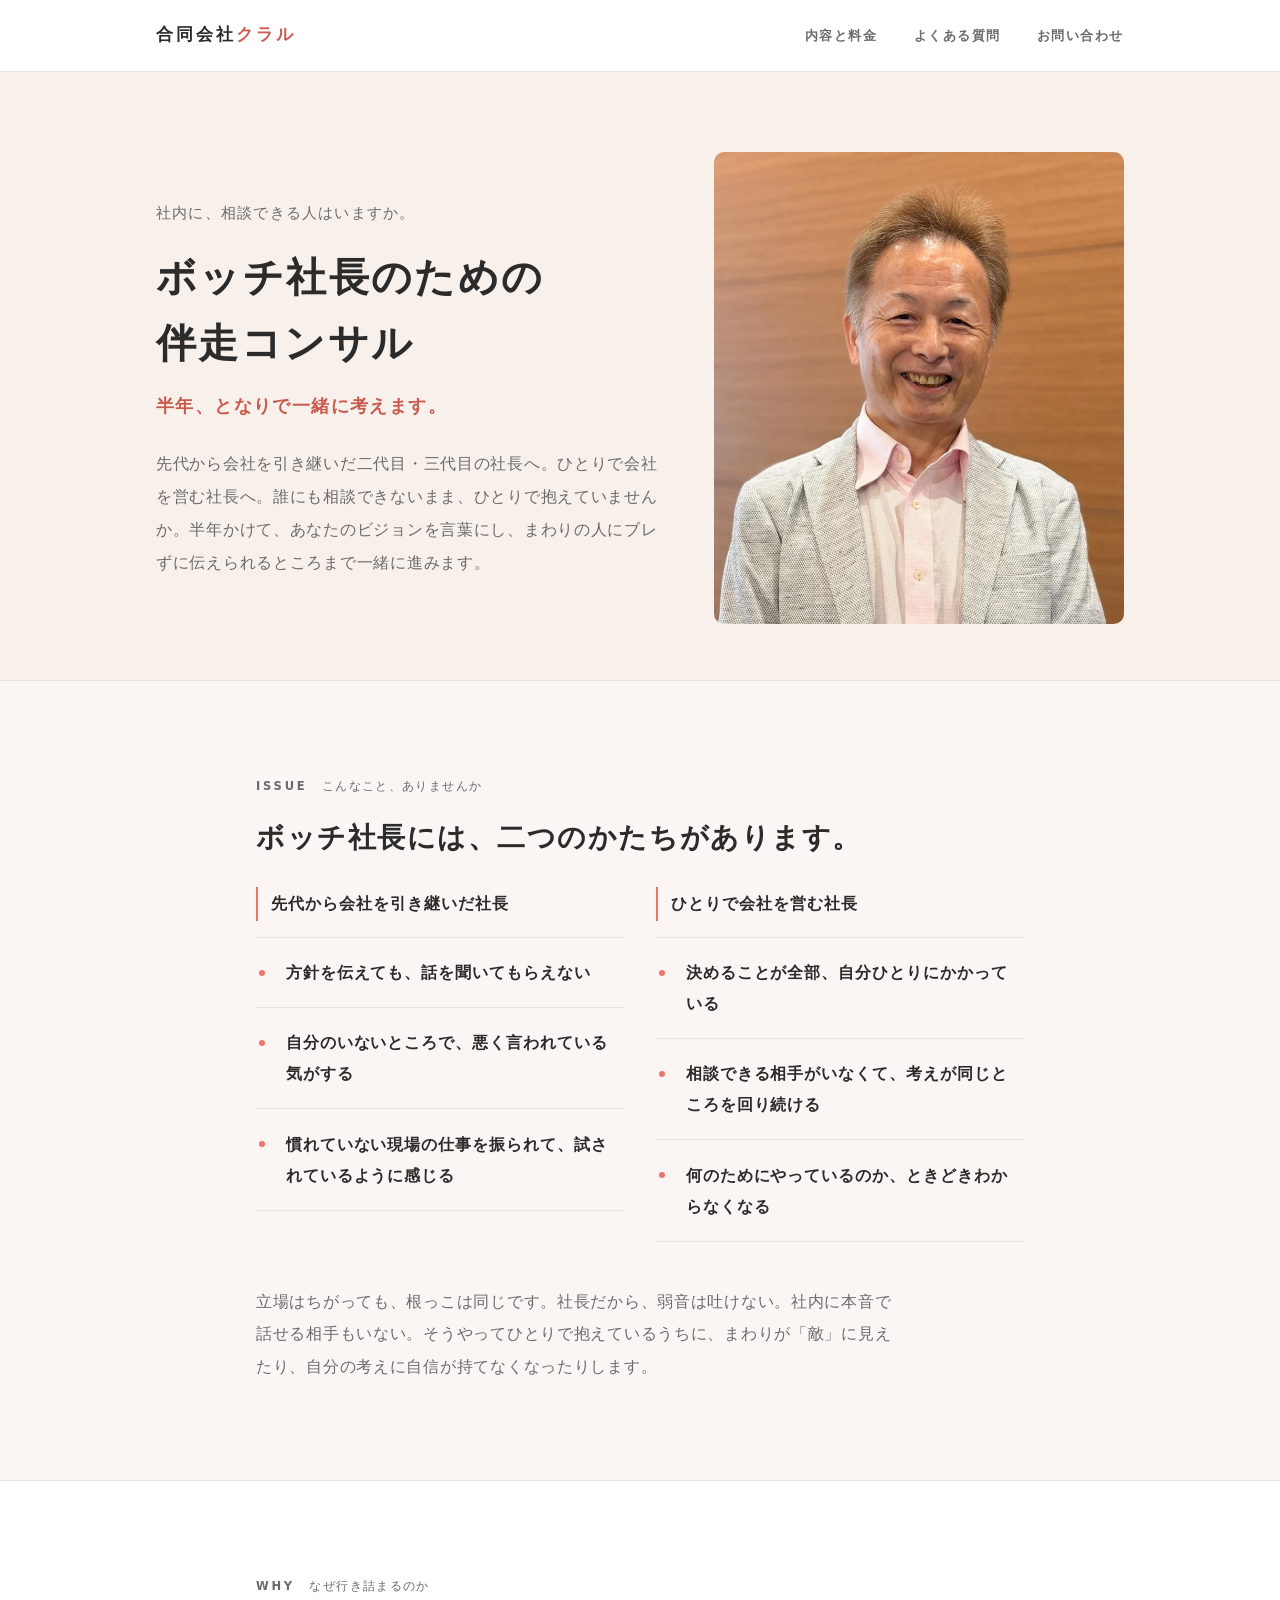
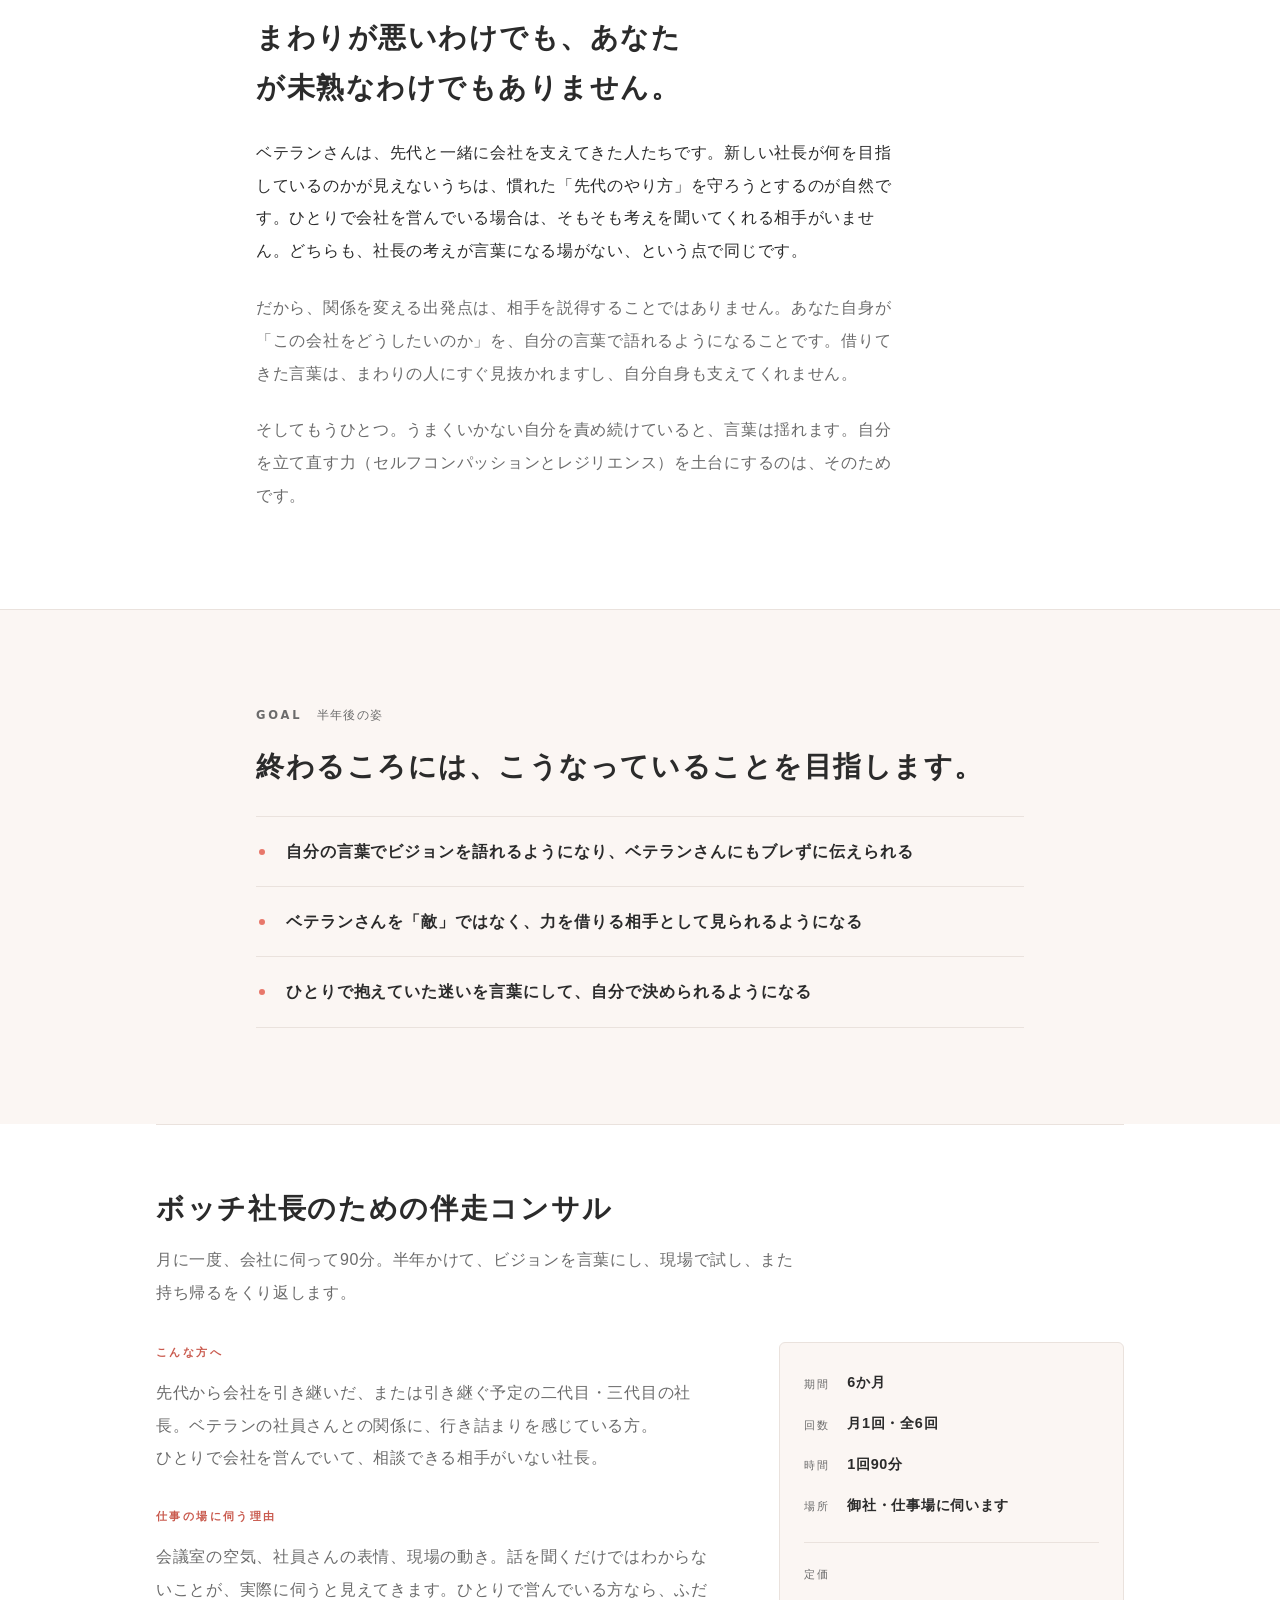
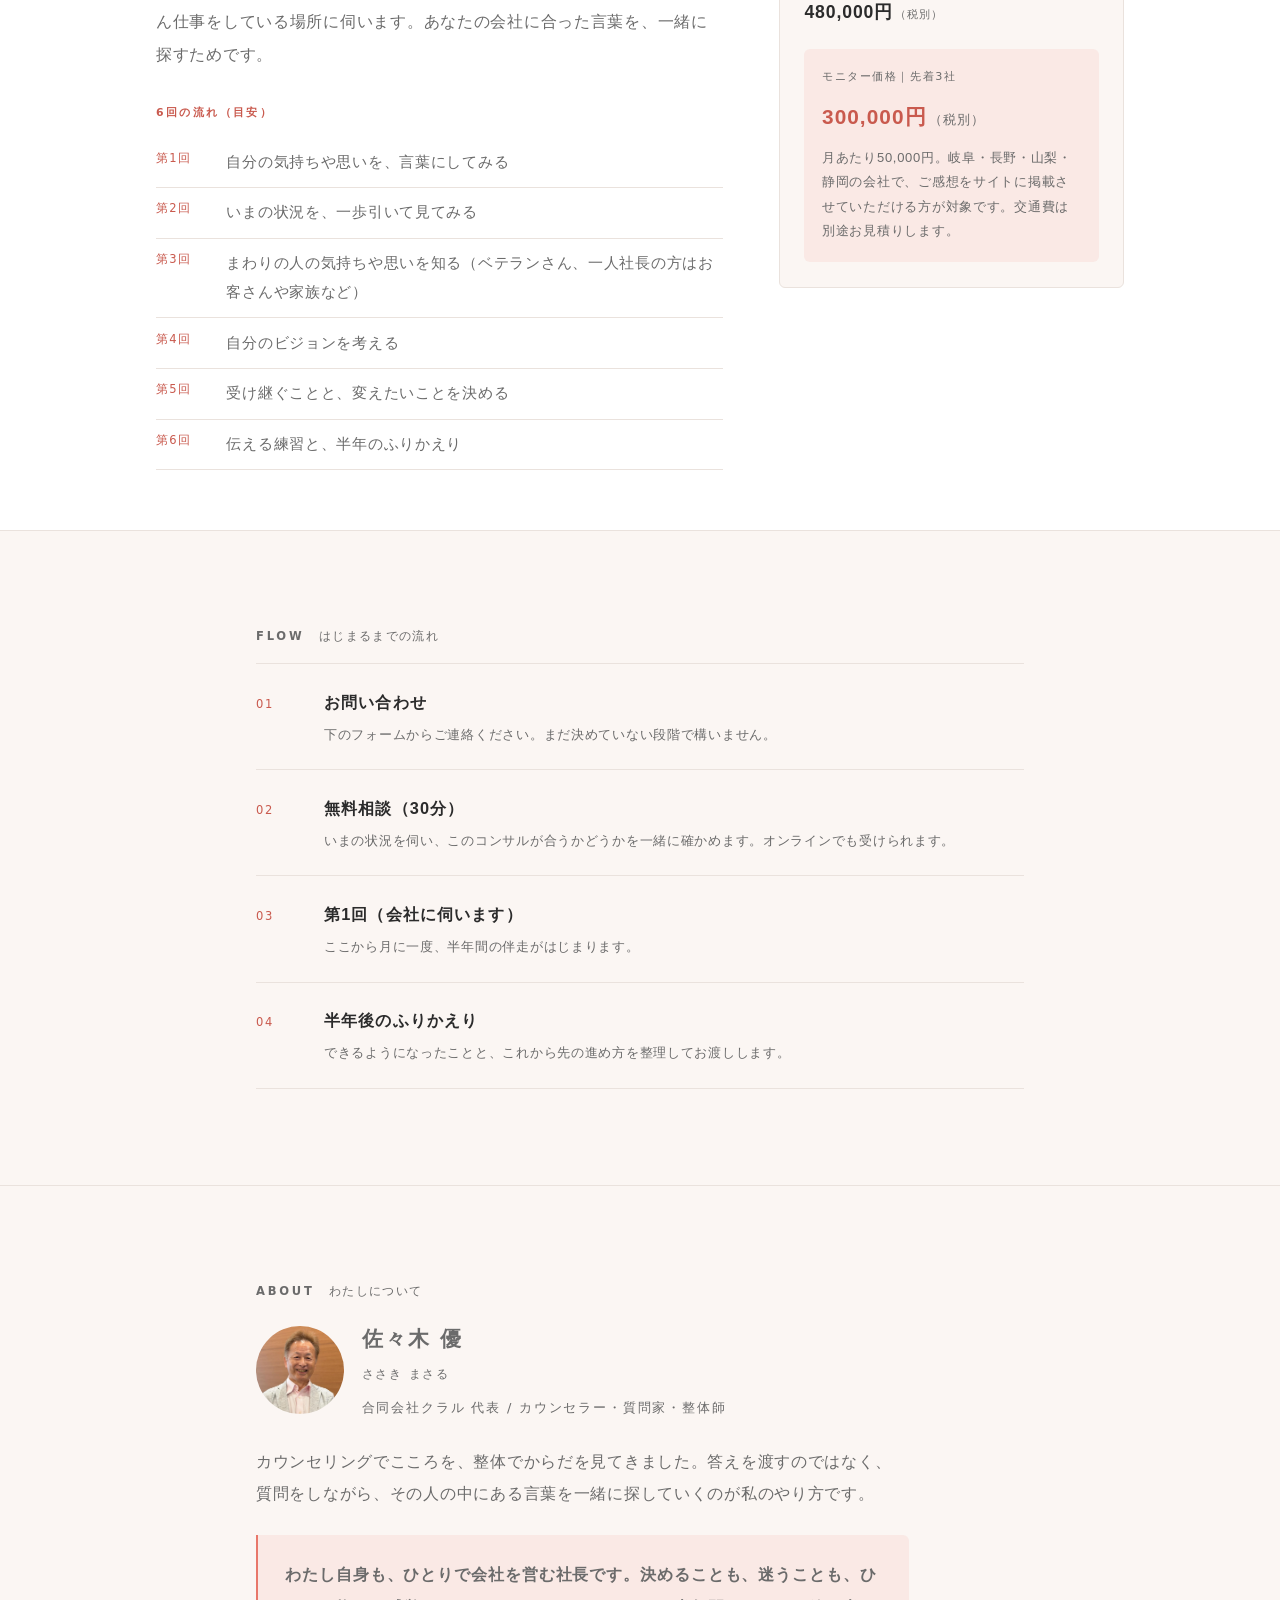
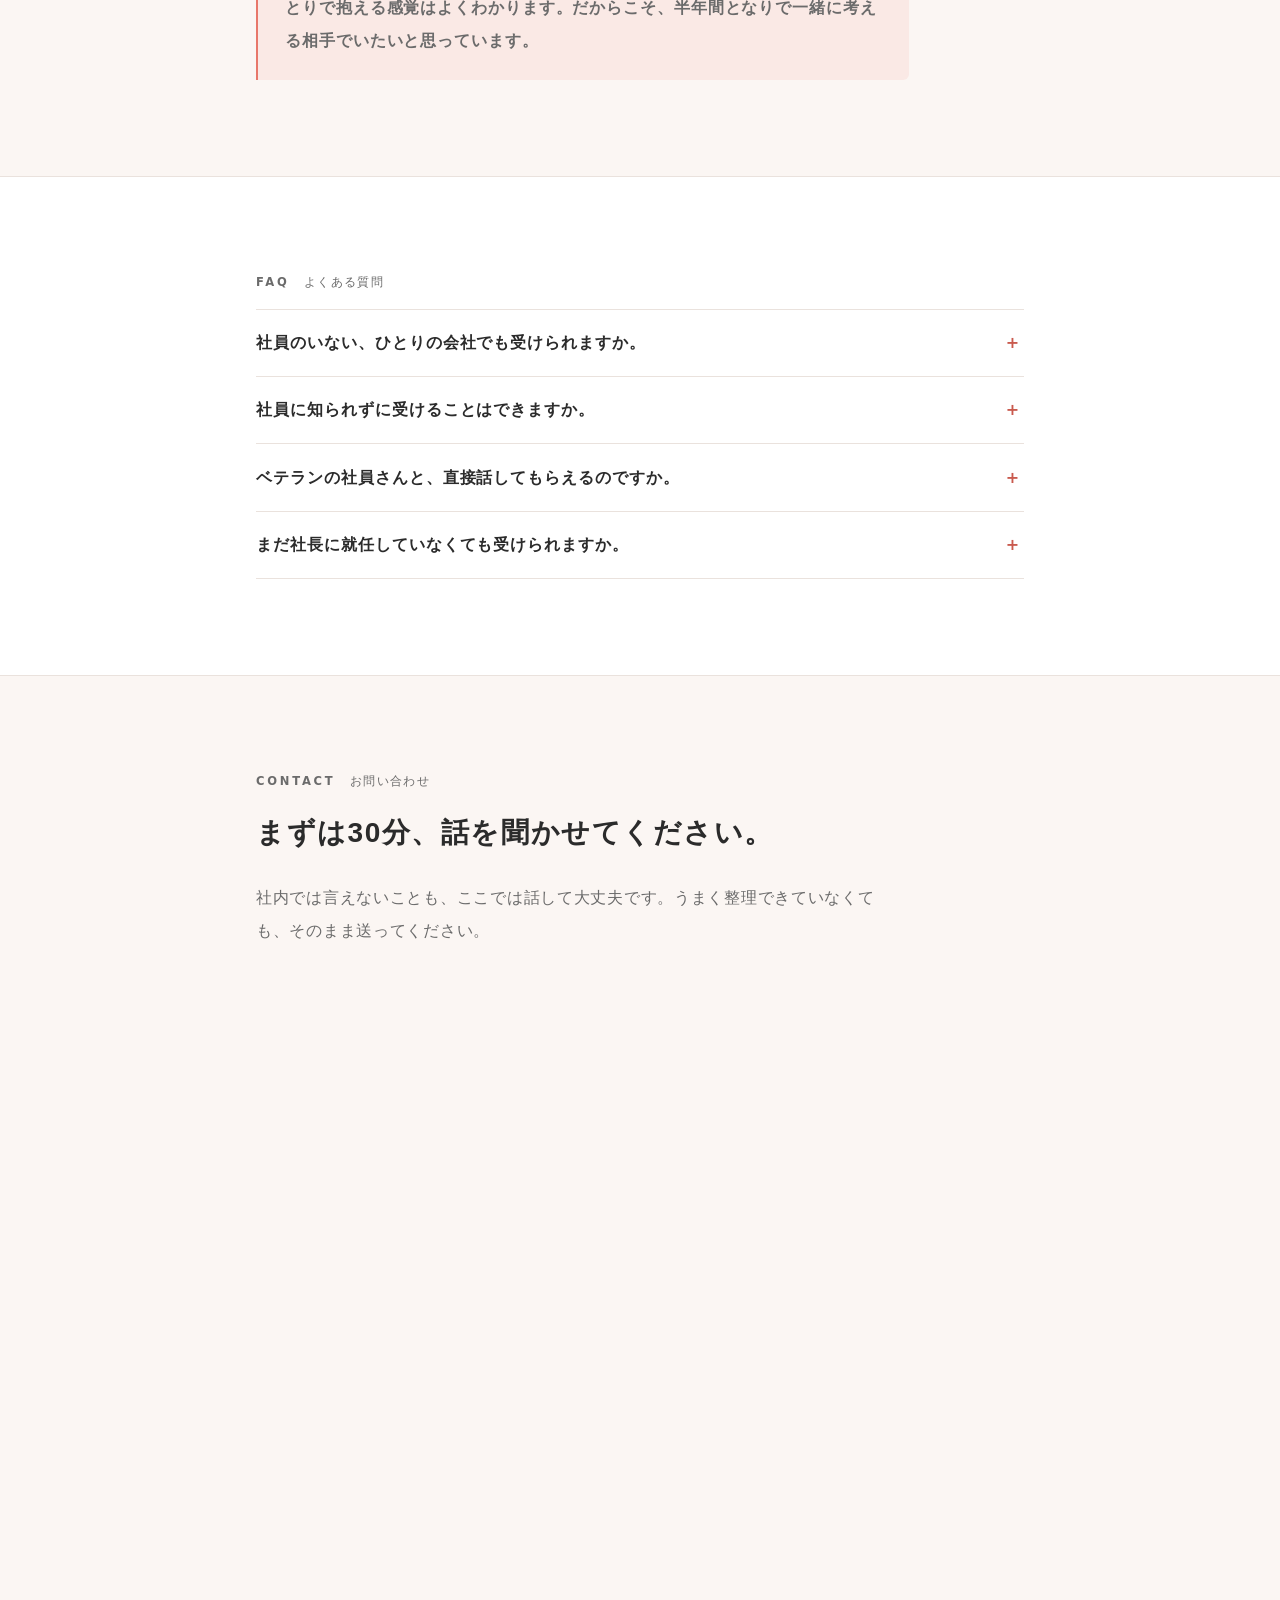
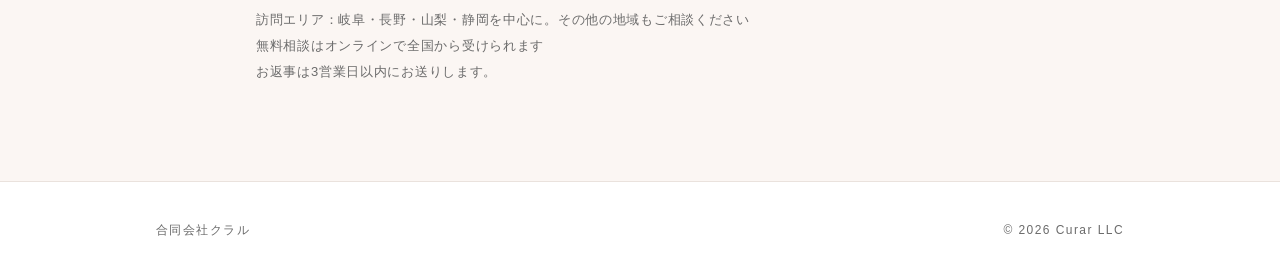
==== bocchi/index.html @ bb73fbbe "ボッチ社長のための伴走コンサル LPを追加 Co-Authored-By: Claude Opus 5.5 <noreply@anthropic.com>" ====
<!doctype html>
<html lang="ja">
<head>
<meta charset="UTF-8">
<meta name="viewport" content="width=device-width, initial-scale=1">
<title>ボッチ社長のための伴走コンサル｜合同会社クラル</title>
<meta name="description" content="社内に相談できる人がいない、二代目・三代目の社長のための半年間の伴走コンサル。ベテラン社員との関係に悩む社長と、自分の言葉でビジョンを語れるようになるまで、会社に伺って一緒に考えます。">
<style>
@charset "UTF-8";

/* ============================================================
   合同会社クラル コーポレートサイト
   WordPress移植時は、このファイルの中身をテーマの style.css へ
   ============================================================ */

/* ---------- デザイントークン ---------- */

:root {
  --ground: #FFFFFF;
  --surface: #FBF6F3;
  --ink: #2B2B2B;
  --ink-soft: #6B6B6B;
  --rule: #EAE2DD;
  --accent: #E8776A;
  --accent-ink: #C95A4E;
  --accent-wash: rgba(232, 119, 106, 0.10);
  --btn-bg: #C95A4E;
  --btn-bg-hover: #B04A3F;
  --btn-fg: #FFFFFF;
  --todo-bg: rgba(232, 119, 106, 0.16);
  --hero-bg: #F8F0EB;

  --font-display: "Hiragino Sans", "Hiragino Kaku Gothic ProN", "Yu Gothic UI", "Yu Gothic", Meiryo, sans-serif;
  --font-body: "Hiragino Sans", "Hiragino Kaku Gothic ProN", "Yu Gothic UI", "Yu Gothic", Meiryo, sans-serif;
  --font-util: ui-sans-serif, system-ui, "Segoe UI", "Helvetica Neue", sans-serif;

  --step-display: clamp(1.95rem, 1.1rem + 3.4vw, 3.3rem);
  --step-pagehead: clamp(1.65rem, 1.1rem + 2.2vw, 2.5rem);
  --step-h2: clamp(1.3rem, 1.05rem + 1.1vw, 1.75rem);
  --step-h3: 1.1rem;
  --step-body: 1rem;
  --step-small: 0.8125rem;

  --col: 1080px;
  --measure: 40em;
}

@media (prefers-color-scheme: dark) {
  :root {
    --ground: #1C1917;
  --surface: #26211E;
  --ink: #ECE6E2;
  --ink-soft: #A39A94;
  --rule: #3A322D;
  --accent: #F08A7C;
  --accent-ink: #F5A396;
  --accent-wash: rgba(240, 138, 124, 0.14);
  --btn-bg: #F08A7C;
  --btn-bg-hover: #F5A396;
  --btn-fg: #1C1917;
  --todo-bg: rgba(240, 138, 124, 0.22);
  --hero-bg: #26211E;
  }
}

:root[data-theme="dark"] {
  --ground: #1C1917;
  --surface: #26211E;
  --ink: #ECE6E2;
  --ink-soft: #A39A94;
  --rule: #3A322D;
  --accent: #F08A7C;
  --accent-ink: #F5A396;
  --accent-wash: rgba(240, 138, 124, 0.14);
  --btn-bg: #F08A7C;
  --btn-bg-hover: #F5A396;
  --btn-fg: #1C1917;
  --todo-bg: rgba(240, 138, 124, 0.22);
  --hero-bg: #26211E;
}

:root[data-theme="light"] {
  --ground: #FFFFFF;
  --surface: #FBF6F3;
  --ink: #2B2B2B;
  --ink-soft: #6B6B6B;
  --rule: #EAE2DD;
  --accent: #E8776A;
  --accent-ink: #C95A4E;
  --accent-wash: rgba(232, 119, 106, 0.10);
  --btn-bg: #C95A4E;
  --btn-bg-hover: #B04A3F;
  --btn-fg: #FFFFFF;
  --todo-bg: rgba(232, 119, 106, 0.16);
  --hero-bg: #F8F0EB;
}

/* ---------- ベース ---------- */

* { box-sizing: border-box; }

body {
  margin: 0;
  background: var(--ground);
  color: var(--ink);
  font-family: var(--font-body);
  font-size: var(--step-body);
  font-weight: 400;
  line-height: 2.05;
  letter-spacing: 0.045em;
  -webkit-font-smoothing: antialiased;
}

a { color: inherit; }

a:focus-visible,
button:focus-visible {
  outline: 2px solid var(--accent);
  outline-offset: 3px;
  border-radius: 3px;
}

img { max-width: 100%; height: auto; display: block; }

.shell {
  max-width: var(--col);
  margin-inline: auto;
  padding-inline: clamp(1.25rem, 5vw, 3.5rem);
}

/* 未確定の情報。内容が入ったら削除する */
.todo {
  background: var(--todo-bg);
  color: var(--accent-ink);
  font-family: var(--font-util);
  font-size: 0.82em;
  letter-spacing: 0.08em;
  padding: 0.1em 0.5em;
  border-radius: 3px;
  white-space: nowrap;
}

/* ---------- ヘッダー ---------- */

.topbar {
  position: sticky;
  top: 0;
  z-index: 10;
  background: color-mix(in srgb, var(--ground) 88%, transparent);
  backdrop-filter: blur(10px);
  border-bottom: 1px solid var(--rule);
}

.topbar-inner {
  display: flex;
  align-items: baseline;
  justify-content: space-between;
  gap: 2rem;
  padding-block: 1.1rem;
}

.brand {
  font-family: var(--font-display);
  font-size: 1.05rem;
  font-weight: 700;
  letter-spacing: 0.18em;
  text-decoration: none;
  white-space: nowrap;
}

.brand-mark { color: var(--accent-ink); }

.topnav {
  display: flex;
  gap: clamp(1rem, 3vw, 2.25rem);
  font-family: var(--font-display);
  font-size: 0.8rem;
  font-weight: 700;
  letter-spacing: 0.12em;
}

.topnav a {
  text-decoration: none;
  color: var(--ink-soft);
  padding-bottom: 0.25rem;
  border-bottom: 1px solid transparent;
  transition: color 0.2s, border-color 0.2s;
}

.topnav a:hover { color: var(--ink); border-bottom-color: var(--accent); }

.topnav a[aria-current="page"] {
  color: var(--ink);
  border-bottom-color: var(--accent);
}

@media (max-width: 620px) {
  .topnav { gap: 1rem; font-size: 0.74rem; letter-spacing: 0.06em; }
  .topbar-inner { flex-direction: column; align-items: flex-start; gap: 0.85rem; }
}

/* ---------- 三つの入口（企業の方へ / 経営者の方へ / 個人の方へ） ---------- */

.doors {
  display: grid;
  grid-template-columns: 1fr;
  gap: 1.25rem;
}

@media (min-width: 960px) {
  .doors { grid-template-columns: repeat(3, minmax(0, 1fr)); gap: 1.5rem; }
}

.door {
  display: grid;
  gap: 0.9rem;
  align-content: start;
  padding: clamp(1.75rem, 4vw, 2.5rem);
  background: var(--surface);
  border: 1px solid var(--rule);
  border-radius: 6px;
  text-decoration: none;
  transition: border-color 0.2s, background-color 0.2s;
}

.door:hover { border-color: var(--accent); background: var(--accent-wash); }

.door-label {
  font-family: var(--font-util);
  font-size: 0.68rem;
  letter-spacing: 0.22em;
  text-transform: uppercase;
  color: var(--accent-ink);
  margin: 0;
}

.door h2 {
  font-family: var(--font-display);
  font-size: 1.22rem;
  font-weight: 700;
  letter-spacing: 0.07em;
  line-height: 1.72;
  margin: 0;
}

.door p { margin: 0; color: var(--ink-soft); font-size: 0.95rem; }

.door-go {
  font-family: var(--font-display);
  font-weight: 700;
  font-size: 0.9rem;
  letter-spacing: 0.08em;
  color: var(--accent-ink);
}

.door-go::after { content: " →"; }

/* ---------- よくある質問 ---------- */

.faq { border-top: 1px solid var(--rule); }

.faq details { border-bottom: 1px solid var(--rule); }

.faq summary {
  cursor: pointer;
  padding-block: 1.15rem;
  padding-right: 2rem;
  position: relative;
  list-style: none;
  font-family: var(--font-display);
  font-size: 1rem;
  font-weight: 700;
  letter-spacing: 0.06em;
  line-height: 1.85;
}

.faq summary::-webkit-details-marker { display: none; }

.faq summary::after {
  content: "+";
  position: absolute;
  right: 0.25rem;
  top: 1.15rem;
  font-family: var(--font-util);
  color: var(--accent-ink);
}

.faq details[open] summary::after { content: "−"; }

.faq details p {
  margin: 0 0 1.3rem;
  color: var(--ink-soft);
  font-size: 0.95rem;
  max-width: var(--measure);
}

/* ---------- トップページのヒーロー ---------- */

.hero-band { background: var(--hero-bg); }

.hero {
  display: grid;
  grid-template-columns: 1fr;
  gap: clamp(2rem, 5vw, 3.5rem);
  align-items: center;
  padding-block: clamp(2.5rem, 7vw, 5rem) clamp(2.5rem, 6vw, 4.5rem);
}

@media (min-width: 900px) {
  .hero { grid-template-columns: minmax(0, 1.1fr) minmax(0, 0.9fr); }
}

/* 本人写真：角を少し丸めて、木目の背景ごと見せる */
.hero-photo {
  margin: 0;
  border-radius: 10px;
  overflow: hidden;
  aspect-ratio: 4 / 4.6;
  max-height: 560px;
  justify-self: center;
  width: min(100%, 460px);
}

.hero-photo img {
  width: 100%;
  height: 100%;
  object-fit: cover;
  object-position: 50% 20%;
}

/* ヒーロー下の「呼吸」ひとこと */
.hero-breath {
  display: flex;
  align-items: center;
  gap: 1rem;
  margin: 0;
  padding-top: 1.5rem;
  border-top: 1px solid var(--rule);
  font-size: var(--step-small);
  color: var(--ink-soft);
  line-height: 1.9;
}

.hero-breath strong {
  font-family: var(--font-display);
  font-weight: 700;
  color: var(--ink);
  letter-spacing: 0.08em;
}

.hero-breath .breath-circle {
  flex: none;
  width: 44px;
}

.eyebrow {
  font-family: var(--font-util);
  font-size: var(--step-small);
  letter-spacing: 0.18em;
  color: var(--accent-ink);
  margin: 0 0 1.5rem;
}

.hero h1 {
  font-family: var(--font-display);
  font-size: var(--step-display);
  font-weight: 700;
  line-height: 1.62;
  letter-spacing: 0.05em;
  text-wrap: balance;
  margin: 0 0 1.85rem;
}

.hero-lead {
  color: var(--ink-soft);
  max-width: var(--measure);
  margin: 0 0 2.5rem;
}

/* ---------- 下層ページのヘッダー ---------- */

.pagehead {
  padding-block: clamp(2.75rem, 7vw, 5rem) clamp(2.25rem, 5vw, 3.5rem);
}

.pagehead h1 {
  font-family: var(--font-display);
  font-size: var(--step-pagehead);
  font-weight: 700;
  line-height: 1.65;
  letter-spacing: 0.06em;
  text-wrap: balance;
  margin: 0 0 1.25rem;
}

.pagehead p {
  color: var(--ink-soft);
  max-width: var(--measure);
  margin: 0;
}

/* ---------- ボタン ---------- */

.cta-row { display: flex; flex-wrap: wrap; gap: 1rem; }

.btn {
  display: inline-block;
  font-family: var(--font-display);
  font-size: 0.92rem;
  font-weight: 700;
  letter-spacing: 0.1em;
  text-decoration: none;
  padding: 0.9rem 2rem;
  border: 1px solid var(--btn-bg);
  border-radius: 4px;
  transition: background-color 0.2s, color 0.2s, border-color 0.2s;
}

.btn-solid { background: var(--btn-bg); color: var(--btn-fg); }
.btn-solid:hover { background: var(--btn-bg-hover); border-color: var(--btn-bg-hover); }

.btn-line { color: var(--accent-ink); border-color: var(--accent); }
.btn-line:hover { background: var(--accent-wash); }

/* ---------- 呼吸の円（4秒吸って、6秒吐く） ---------- */

.breath { display: grid; justify-items: center; gap: 1.5rem; }

.breath-circle {
  width: clamp(150px, 26vw, 240px);
  border-color: var(--accent);
  aspect-ratio: 1;
  border-radius: 50%;
  background: radial-gradient(circle at 42% 38%, var(--accent-wash), transparent 72%);
  border: 1px solid var(--rule);
  animation: breathe 10s ease-in-out infinite;
}

@keyframes breathe {
  0%   { transform: scale(0.84); }
  40%  { transform: scale(1); }
  100% { transform: scale(0.84); }
}

.breath-caption {
  text-align: center;
  font-size: var(--step-small);
  line-height: 1.9;
  color: var(--ink-soft);
  margin: 0;
}

.breath-caption strong {
  display: block;
  font-family: var(--font-display);
  font-size: 0.98rem;
  font-weight: 700;
  color: var(--ink);
  letter-spacing: 0.1em;
  margin-bottom: 0.35rem;
}

@media (prefers-reduced-motion: reduce) {
  .breath-circle { animation: none; transform: scale(0.94); }
}

/* ---------- セクション ---------- */

.band { border-top: 1px solid var(--rule); }
.band-tint { background: var(--surface); }

.sec {
  display: grid;
  grid-template-columns: 1fr;
  gap: 1.1rem;
  padding-block: clamp(3.25rem, 8vw, 6rem);
  max-width: calc(var(--measure) + 2 * clamp(1.25rem, 5vw, 3.5rem) + 8rem);
}

/* 英字ラベル（Lay風）：見出しの真上に小さくアクセント色で */
.sec-label {
  font-family: var(--font-util);
  font-size: 0.72rem;
  font-weight: 700;
  letter-spacing: 0.24em;
  text-transform: uppercase;
  color: var(--accent);
  line-height: 1.6;
  margin: 0;
}

/* 日本語の補足はラベルの横に薄く */
.sec-label span {
  margin-left: 0.9rem;
  font-family: var(--font-display);
  font-size: 0.72rem;
  font-weight: 400;
  letter-spacing: 0.12em;
  text-transform: none;
  color: var(--ink-soft);
}

.sec-body > * { margin: 0; }
.sec-body > * + * { margin-top: 1.5rem; }

.sec h2 {
  font-family: var(--font-display);
  font-size: var(--step-h2);
  font-weight: 700;
  line-height: 1.78;
  letter-spacing: 0.055em;
  text-wrap: balance;
}

.sec p { max-width: var(--measure); color: var(--ink-soft); }
.sec p.lead-ink { color: var(--ink); }

/* ---------- 課題リスト ---------- */

.issues { list-style: none; border-top: 1px solid var(--rule); padding: 0; }

.issues li {
  border-bottom: 1px solid var(--rule);
  padding-block: 1.2rem;
  padding-left: 1.85rem;
  position: relative;
  font-family: var(--font-display);
  font-size: 1.02rem;
  font-weight: 700;
  letter-spacing: 0.06em;
  line-height: 1.9;
}

.issues li::before {
  content: "";
  position: absolute;
  left: 0.2rem;
  top: 2rem;
  width: 6px;
  height: 6px;
  border-radius: 50%;
  background: var(--accent);
}

/* ---------- 講座の一覧（トップページ） ---------- */

.prog { border-top: 1px solid var(--rule); }

.prog-item {
  border-bottom: 1px solid var(--rule);
  padding-block: 1.9rem;
  display: grid;
  gap: 0.85rem;
}

.prog-item h3 {
  font-family: var(--font-display);
  font-size: var(--step-h3);
  font-weight: 700;
  letter-spacing: 0.07em;
  line-height: 1.75;
  margin: 0;
}

.prog-meta {
  display: flex;
  flex-wrap: wrap;
  gap: 0.6rem 1.4rem;
  font-family: var(--font-util);
  font-size: 0.73rem;
  letter-spacing: 0.12em;
  color: var(--ink-soft);
  font-variant-numeric: tabular-nums;
  margin: 0;
}

.prog-meta span { white-space: nowrap; }
.prog-item p { margin: 0; color: var(--ink-soft); }

/* ---------- 講座の詳細（講座ページ） ---------- */

.course {
  border-top: 1px solid var(--rule);
  padding-block: clamp(2.5rem, 6vw, 3.75rem);
}

.course h2 {
  font-family: var(--font-display);
  font-size: var(--step-h2);
  font-weight: 700;
  line-height: 1.7;
  letter-spacing: 0.06em;
  margin: 0 0 0.75rem;
}

.course-sub {
  color: var(--ink-soft);
  max-width: var(--measure);
  margin: 0 0 2rem;
}

.course-grid {
  display: grid;
  grid-template-columns: 1fr;
  gap: 2.25rem;
}

@media (min-width: 860px) {
  .course-grid { grid-template-columns: minmax(0, 1.4fr) minmax(0, 0.85fr); gap: clamp(2rem, 5vw, 3.5rem); }
}

.course-block + .course-block { margin-top: 1.9rem; }

.course-block h3 {
  font-family: var(--font-util);
  font-size: 0.68rem;
  letter-spacing: 0.22em;
  text-transform: uppercase;
  color: var(--accent-ink);
  margin: 0 0 0.8rem;
}

.course-block p { margin: 0; color: var(--ink-soft); max-width: var(--measure); }

.steps { list-style: none; margin: 0; padding: 0; counter-reset: cue; }

.steps li {
  counter-increment: cue;
  display: grid;
  grid-template-columns: 3.5rem minmax(0, 1fr);
  gap: 0.9rem;
  padding-block: 0.65rem;
  border-bottom: 1px solid var(--rule);
  color: var(--ink-soft);
  font-size: 0.95rem;
  line-height: 1.9;
}

.steps li::before {
  content: attr(data-time);
  font-family: var(--font-util);
  font-size: 0.72rem;
  letter-spacing: 0.1em;
  color: var(--accent-ink);
  font-variant-numeric: tabular-nums;
}

/* 講座の仕様カード */

.spec-card {
  background: var(--surface);
  border: 1px solid var(--rule);
  border-radius: 6px;
  padding: 1.6rem 1.5rem;
  align-self: start;
}

.spec-card dl {
  margin: 0;
  display: grid;
  grid-template-columns: auto minmax(0, 1fr);
  gap: 0.7rem 1.1rem;
  font-size: 0.9rem;
}

.spec-card dt {
  font-family: var(--font-util);
  font-size: 0.7rem;
  letter-spacing: 0.14em;
  text-transform: uppercase;
  color: var(--ink-soft);
  padding-top: 0.35rem;
}

.spec-card dd {
  margin: 0;
  font-family: var(--font-display);
  font-weight: 700;
  letter-spacing: 0.05em;
  font-variant-numeric: tabular-nums;
}

.price {
  margin-top: 1.4rem;
  padding-top: 1.3rem;
  border-top: 1px solid var(--rule);
}

.price-label {
  font-family: var(--font-util);
  font-size: 0.7rem;
  letter-spacing: 0.14em;
  text-transform: uppercase;
  color: var(--ink-soft);
  margin: 0 0 0.4rem;
}

.price-figure {
  font-family: var(--font-display);
  font-size: 1.3rem;
  font-weight: 700;
  letter-spacing: 0.05em;
  color: var(--accent-ink);
  font-variant-numeric: tabular-nums;
  margin: 0;
}

.price-note {
  font-size: var(--step-small);
  color: var(--ink-soft);
  line-height: 1.85;
  margin: 0.5rem 0 0;
}

/* ---------- 会社概要のテーブル ---------- */

.table-scroll { overflow-x: auto; }

.spec-table {
  width: 100%;
  border-collapse: collapse;
  border-top: 1px solid var(--rule);
  font-size: 0.95rem;
}

.spec-table th,
.spec-table td {
  border-bottom: 1px solid var(--rule);
  padding: 1.1rem 0.5rem 1.1rem 0;
  text-align: left;
  vertical-align: top;
  line-height: 1.95;
}

.spec-table th {
  width: 11rem;
  font-family: var(--font-util);
  font-size: 0.72rem;
  font-weight: 400;
  letter-spacing: 0.14em;
  text-transform: uppercase;
  color: var(--ink-soft);
  white-space: nowrap;
  padding-top: 1.35rem;
}

.spec-table td { color: var(--ink); font-variant-numeric: tabular-nums; }

/* ---------- プロフィール ---------- */

.profile {
  display: grid;
  grid-template-columns: 1fr;
  gap: 2rem;
}

@media (min-width: 760px) {
  .profile { grid-template-columns: 220px minmax(0, 1fr); gap: clamp(2rem, 5vw, 3.25rem); }
}

.portrait {
  aspect-ratio: 3 / 4;
  background: var(--surface);
  border: 1px dashed var(--rule);
  border-radius: 6px;
  display: grid;
  place-items: center;
  text-align: center;
  padding: 1rem;
  color: var(--ink-soft);
  font-size: var(--step-small);
  line-height: 1.85;
}

/* 講師の名前＋丸い写真 */
.about-head {
  display: flex;
  align-items: center;
  gap: 1.1rem;
}

.about-photo {
  width: 88px;
  height: 88px;
  border-radius: 50%;
  object-fit: cover;
  object-position: 50% 25%;
  flex: none;
}

.about-name {
  font-family: var(--font-display);
  font-size: 1.3rem;
  font-weight: 700;
  letter-spacing: 0.11em;
  margin: 0;
}

.about-role {
  font-family: var(--font-util);
  font-size: var(--step-small);
  letter-spacing: 0.14em;
  color: var(--ink-soft);
  margin: 0.5rem 0 0;
}

.career { list-style: none; margin: 0; padding: 0; border-top: 1px solid var(--rule); }

.career li {
  display: grid;
  grid-template-columns: 6.5rem minmax(0, 1fr);
  gap: 1rem;
  padding-block: 0.9rem;
  border-bottom: 1px solid var(--rule);
  font-size: 0.95rem;
  line-height: 1.9;
  color: var(--ink-soft);
}

.career b {
  font-family: var(--font-util);
  font-size: 0.72rem;
  font-weight: 400;
  letter-spacing: 0.1em;
  color: var(--accent-ink);
  font-variant-numeric: tabular-nums;
  padding-top: 0.35rem;
}

.pull {
  border-left: 2px solid var(--accent);
  background: var(--accent-wash);
  border-radius: 0 6px 6px 0;
  padding: 1.45rem 1.7rem;
  font-family: var(--font-display);
  font-size: 1.02rem;
  font-weight: 700;
  line-height: 2;
  letter-spacing: 0.055em;
  max-width: var(--measure);
}

/* ---------- 導入企業の声（仮置き） ---------- */

.voice-slot {
  border: 1px dashed var(--rule);
  border-radius: 6px;
  padding: 2.5rem 1.75rem;
  text-align: center;
  color: var(--ink-soft);
  font-size: var(--step-small);
  line-height: 2;
  max-width: var(--measure);
}

/* ---------- 導入の流れ ---------- */

.flow { list-style: none; border-top: 1px solid var(--rule); counter-reset: step; margin: 0; padding: 0; }

.flow li {
  counter-increment: step;
  border-bottom: 1px solid var(--rule);
  padding-block: 1.4rem;
  display: grid;
  grid-template-columns: 3.25rem minmax(0, 1fr);
  gap: 1rem;
  align-items: baseline;
}

.flow li::before {
  content: "0" counter(step);
  font-family: var(--font-util);
  font-size: 0.72rem;
  letter-spacing: 0.14em;
  color: var(--accent-ink);
  font-variant-numeric: tabular-nums;
}

.flow strong {
  display: block;
  font-family: var(--font-display);
  font-size: 1.02rem;
  font-weight: 700;
  letter-spacing: 0.07em;
  line-height: 1.85;
  margin-bottom: 0.3rem;
}

.flow span { display: block; font-size: var(--step-small); color: var(--ink-soft); line-height: 1.95; }

/* ---------- お問い合わせ ---------- */

.formslot {
  border: 1px dashed var(--rule);
  border-radius: 6px;
  background: var(--ground);
  padding: 2.25rem 1.75rem;
  text-align: center;
  color: var(--ink-soft);
  font-size: var(--step-small);
  line-height: 2;
  max-width: var(--measure);
}

.formslot code {
  font-family: var(--font-util);
  font-size: 0.78em;
  background: var(--accent-wash);
  color: var(--accent-ink);
  padding: 0.1em 0.45em;
  border-radius: 3px;
}

.gform { width: 100%; border: 0; min-height: 900px; }

/* 質問数が多いフォーム用（中でスクロールさせないための高さ） */
.gform-long { min-height: 2200px; }

.contact-note { font-size: var(--step-small); color: var(--ink-soft); line-height: 2; }

/* ---------- フッター ---------- */

.foot { border-top: 1px solid var(--rule); }

.foot-inner {
  display: flex;
  flex-wrap: wrap;
  justify-content: space-between;
  gap: 1rem;
  padding-block: 2.25rem;
  font-size: 0.75rem;
  letter-spacing: 0.12em;
  color: var(--ink-soft);
}

.foot-nav { display: flex; flex-wrap: wrap; gap: 1.5rem; }
.foot-nav a { text-decoration: none; }
.foot-nav a:hover { color: var(--ink); }

/* 定価とモニター価格の並び（経営者の方へ） */
.price-figure small {
  font-size: 0.62em;
  font-weight: 400;
  color: var(--ink-soft);
  margin-left: 0.2em;
}

.price-regular { color: var(--ink); font-size: 1.1rem; }

.price-monitor {
  margin-top: 1.2rem;
  padding: 1.1rem 1.1rem 1.2rem;
  border-top: 0;
  background: var(--accent-wash);
  border-radius: 6px;
}


/* LP：名刺と同じ「問いかけ → 企画名 → 答え」の並び */
.pagehead .hero-ask {
  margin: 0 0 1rem;
  font-size: 0.95rem;
  letter-spacing: 0.08em;
  color: var(--ink-soft);
}
.pagehead .hero-answer {
  margin: -0.5rem 0 1.5rem;
  font-size: 1.1rem;
  font-family: var(--font-display);
  font-weight: 700;
  letter-spacing: 0.08em;
  color: var(--accent-ink);
}

/* ボッチ社長の二つのかたち */
.bocchi { display: grid; gap: 1.5rem; margin-bottom: 1.75rem; }
@media (min-width: 860px) { .bocchi { grid-template-columns: 1fr 1fr; gap: 2rem; } }
.bocchi-item h3 {
  font-family: var(--font-display);
  font-size: 1.02rem;
  letter-spacing: 0.06em;
  margin: 0 0 0.5rem;
  padding-left: 0.8rem;
  border-left: 2px solid var(--accent);
}
.about-name small {
  display: block;
  font-family: var(--font-util);
  font-size: 0.72rem;
  font-weight: 400;
  letter-spacing: 0.16em;
  color: var(--ink-soft);
  margin-top: 0.2rem;
}
.about-head + p { margin-top: 1.5rem; }
</style>
</head>
<body>

<header class="topbar">
  <div class="shell topbar-inner">
    <a class="brand" href="#">合同会社<span class="brand-mark">クラル</span></a>
    <nav class="topnav" aria-label="メインメニュー">
      <a href="#program">内容と料金</a>
      <a href="#faq">よくある質問</a>
      <a href="#contact">お問い合わせ</a>
    </nav>
  </div>
</header>

<main>

  <div class="hero-band">
    <section class="shell hero pagehead">
      <div>
    <p class="hero-ask">社内に、相談できる人はいますか。</p>
    <h1>ボッチ社長のための<br>伴走コンサル</h1>
    <p class="hero-answer">半年、となりで一緒に考えます。</p>
    <p>先代から会社を引き継いだ二代目・三代目の社長へ。ひとりで会社を営む社長へ。誰にも相談できないまま、ひとりで抱えていませんか。半年かけて、あなたのビジョンを言葉にし、まわりの人にブレずに伝えられるところまで一緒に進みます。</p>
      </div>
      <figure class="hero-photo">
        <img src="[data-uri]" alt="合同会社クラル 代表 佐々木 優" width="783" height="900">
      </figure>
    </section>
  </div>

  <!-- ===== こんなことはありませんか ===== -->
  <div class="band band-tint">
    <section class="shell sec">
      <p class="sec-label">Issue<span>こんなこと、ありませんか</span></p>
      <div class="sec-body">
        <h2>ボッチ社長には、二つのかたちがあります。</h2>
        <div class="bocchi">
          <div class="bocchi-item">
            <h3>先代から会社を引き継いだ社長</h3>
            <ul class="issues">
              <li>方針を伝えても、話を聞いてもらえない</li>
              <li>自分のいないところで、悪く言われている気がする</li>
              <li>慣れていない現場の仕事を振られて、試されているように感じる</li>
            </ul>
          </div>
          <div class="bocchi-item">
            <h3>ひとりで会社を営む社長</h3>
            <ul class="issues">
              <li>決めることが全部、自分ひとりにかかっている</li>
              <li>相談できる相手がいなくて、考えが同じところを回り続ける</li>
              <li>何のためにやっているのか、ときどきわからなくなる</li>
            </ul>
          </div>
        </div>
        <p>立場はちがっても、根っこは同じです。社長だから、弱音は吐けない。社内に本音で話せる相手もいない。そうやってひとりで抱えているうちに、まわりが「敵」に見えたり、自分の考えに自信が持てなくなったりします。</p>
      </div>
    </section>
  </div>

  <!-- ===== なぜこじれるのか ===== -->
  <div class="band">
    <section class="shell sec">
      <p class="sec-label">Why<span>なぜ行き詰まるのか</span></p>
      <div class="sec-body">
        <h2>まわりが悪いわけでも、あなたが未熟なわけでもありません。</h2>
        <p class="lead-ink">ベテランさんは、先代と一緒に会社を支えてきた人たちです。新しい社長が何を目指しているのかが見えないうちは、慣れた「先代のやり方」を守ろうとするのが自然です。ひとりで会社を営んでいる場合は、そもそも考えを聞いてくれる相手がいません。どちらも、社長の考えが言葉になる場がない、という点で同じです。</p>
        <p>だから、関係を変える出発点は、相手を説得することではありません。あなた自身が「この会社をどうしたいのか」を、自分の言葉で語れるようになることです。借りてきた言葉は、まわりの人にすぐ見抜かれますし、自分自身も支えてくれません。</p>
        <p>そしてもうひとつ。うまくいかない自分を責め続けていると、言葉は揺れます。自分を立て直す力（セルフコンパッションとレジリエンス）を土台にするのは、そのためです。</p>
      </div>
    </section>
  </div>

  <!-- ===== 終わるころには ===== -->
  <div class="band band-tint">
    <section class="shell sec">
      <p class="sec-label">Goal<span>半年後の姿</span></p>
      <div class="sec-body">
        <h2>終わるころには、こうなっていることを目指します。</h2>
        <ul class="issues">
          <li>自分の言葉でビジョンを語れるようになり、ベテランさんにもブレずに伝えられる</li>
          <li>ベテランさんを「敵」ではなく、力を借りる相手として見られるようになる</li>
          <li>ひとりで抱えていた迷いを言葉にして、自分で決められるようになる</li>
        </ul>
      </div>
    </section>
  </div>

  <!-- ===== プログラム ===== -->
  <div class="shell">
    <article class="course" id="program">
      <h2>ボッチ社長のための伴走コンサル</h2>
      <p class="course-sub">月に一度、会社に伺って90分。半年かけて、ビジョンを言葉にし、現場で試し、また持ち帰るをくり返します。</p>

      <div class="course-grid">
        <div>
          <div class="course-block">
            <h3>こんな方へ</h3>
            <p>先代から会社を引き継いだ、または引き継ぐ予定の二代目・三代目の社長。ベテランの社員さんとの関係に、行き詰まりを感じている方。<br>ひとりで会社を営んでいて、相談できる相手がいない社長。</p>
          </div>

          <div class="course-block">
            <h3>仕事の場に伺う理由</h3>
            <p>会議室の空気、社員さんの表情、現場の動き。話を聞くだけではわからないことが、実際に伺うと見えてきます。ひとりで営んでいる方なら、ふだん仕事をしている場所に伺います。あなたの会社に合った言葉を、一緒に探すためです。</p>
          </div>

          <div class="course-block">
            <h3>6回の流れ（目安）</h3>
            <ul class="steps">
              <li data-time="第1回">自分の気持ちや思いを、言葉にしてみる</li>
              <li data-time="第2回">いまの状況を、一歩引いて見てみる</li>
              <li data-time="第3回">まわりの人の気持ちや思いを知る（ベテランさん、一人社長の方はお客さんや家族など）</li>
              <li data-time="第4回">自分のビジョンを考える</li>
              <li data-time="第5回">受け継ぐことと、変えたいことを決める</li>
              <li data-time="第6回">伝える練習と、半年のふりかえり</li>
            </ul>
          </div>
        </div>

        <div class="spec-card">
          <dl>
            <dt>期間</dt><dd>6か月</dd>
            <dt>回数</dt><dd>月1回・全6回</dd>
            <dt>時間</dt><dd>1回90分</dd>
            <dt>場所</dt><dd>御社・仕事場に伺います</dd>
          </dl>
          <div class="price">
            <p class="price-label">定価</p>
            <p class="price-figure price-regular">480,000円<small>（税別）</small></p>
          </div>
          <div class="price price-monitor">
            <p class="price-label">モニター価格｜先着3社</p>
            <p class="price-figure">300,000円<small>（税別）</small></p>
            <p class="price-note">月あたり50,000円。岐阜・長野・山梨・静岡の会社で、ご感想をサイトに掲載させていただける方が対象です。交通費は別途お見積りします。</p>
          </div>
        </div>
      </div>
    </article>
  </div>

  <!-- ===== 流れ ===== -->
  <div class="band band-tint" id="flow">
    <section class="shell sec">
      <p class="sec-label">Flow<span>はじまるまでの流れ</span></p>
      <div class="sec-body">
        <ol class="flow">
          <li><div><strong>お問い合わせ</strong><span>下のフォームからご連絡ください。まだ決めていない段階で構いません。</span></div></li>
          <li><div><strong>無料相談（30分）</strong><span>いまの状況を伺い、このコンサルが合うかどうかを一緒に確かめます。オンラインでも受けられます。</span></div></li>
          <li><div><strong>第1回（会社に伺います）</strong><span>ここから月に一度、半年間の伴走がはじまります。</span></div></li>
          <li><div><strong>半年後のふりかえり</strong><span>できるようになったことと、これから先の進め方を整理してお渡しします。</span></div></li>
        </ol>
      </div>
    </section>
  </div>

  <!-- ===== わたしについて ===== -->
  <div class="band band-tint" id="about">
    <section class="shell sec">
      <p class="sec-label">About<span>わたしについて</span></p>
      <div class="sec-body">
        <div class="about-head">
          <img class="about-photo" src="[data-uri]" alt="" width="88" height="88">
          <div>
            <p class="about-name">佐々木 優<small>ささき まさる</small></p>
            <p class="about-role">合同会社クラル 代表 / カウンセラー・質問家・整体師</p>
          </div>
        </div>
        <p>カウンセリングでこころを、整体でからだを見てきました。答えを渡すのではなく、質問をしながら、その人の中にある言葉を一緒に探していくのが私のやり方です。</p>
        <p class="pull">わたし自身も、ひとりで会社を営む社長です。決めることも、迷うことも、ひとりで抱える感覚はよくわかります。だからこそ、半年間となりで一緒に考える相手でいたいと思っています。</p>
      </div>
    </section>
  </div>

  <!-- ===== よくある質問 ===== -->
  <div class="band" id="faq">
    <section class="shell sec">
      <p class="sec-label">FAQ<span>よくある質問</span></p>
      <div class="sec-body">
        <div class="faq">
          <details>
            <summary>社員のいない、ひとりの会社でも受けられますか。</summary>
            <p>受けられます。ふだん仕事をしている場所に伺います。第3回の「まわりの人の気持ちを知る」回では、お客さんや取引先、ご家族など、あなたの仕事を支えている人に目を向けます。</p>
          </details>
          <details>
            <summary>社員に知られずに受けることはできますか。</summary>
            <p>できます。訪問時の名目は、ご相談のうえで決めましょう。お話しいただいた内容を社員の方や外部に伝えることはありません。</p>
          </details>
          <details>
            <summary>ベテランの社員さんと、直接話してもらえるのですか。</summary>
            <p>基本的には、伺ったときにベテランの社員さんにもお話を聞かせていただきます。社長の話だけではわからない、現場の思いが見えてくるからです。会社の状況によっては、社長とだけ進めることもできます。どうするかは、無料相談のときに一緒に決めましょう。</p>
          </details>
          <details>
            <summary>まだ社長に就任していなくても受けられますか。</summary>
            <p>受けられます。引き継ぐ前に、自分のビジョンを言葉にしておくことは大きな助けになります。</p>
          </details>
        </div>
      </div>
    </section>
  </div>

  <!-- ===== お問い合わせ ===== -->
  <div class="band band-tint" id="contact">
    <section class="shell sec">
      <p class="sec-label">Contact<span>お問い合わせ</span></p>
      <div class="sec-body">
        <h2>まずは30分、話を聞かせてください。</h2>
        <p>社内では言えないことも、ここでは話して大丈夫です。うまく整理できていなくても、そのまま送ってください。</p>

        <!-- 経営者向けのGoogleフォーム（04_scripts/create_leader_form.py で作成） -->
        <iframe class="gform gform-long" src="https://docs.google.com/forms/d/e/1FAIpQLSdCCS78Q8nIcjzQFndB60Dy_64bYP3n2q0Tb4NPVyiiVpCvzw/viewform?embedded=true" title="経営者の方へ お問い合わせフォーム" loading="lazy">読み込んでいます…</iframe>

        <p class="contact-note">
          訪問エリア：岐阜・長野・山梨・静岡を中心に。その他の地域もご相談ください<br>
          無料相談はオンラインで全国から受けられます<br>
          お返事は3営業日以内にお送りします。
        </p>
      </div>
    </section>
  </div>

</main>

<footer class="foot">
  <div class="shell foot-inner">
    <span>合同会社クラル</span>
    <span>© 2026 Curar LLC</span>
  </div>
</footer>

</body>
</html>
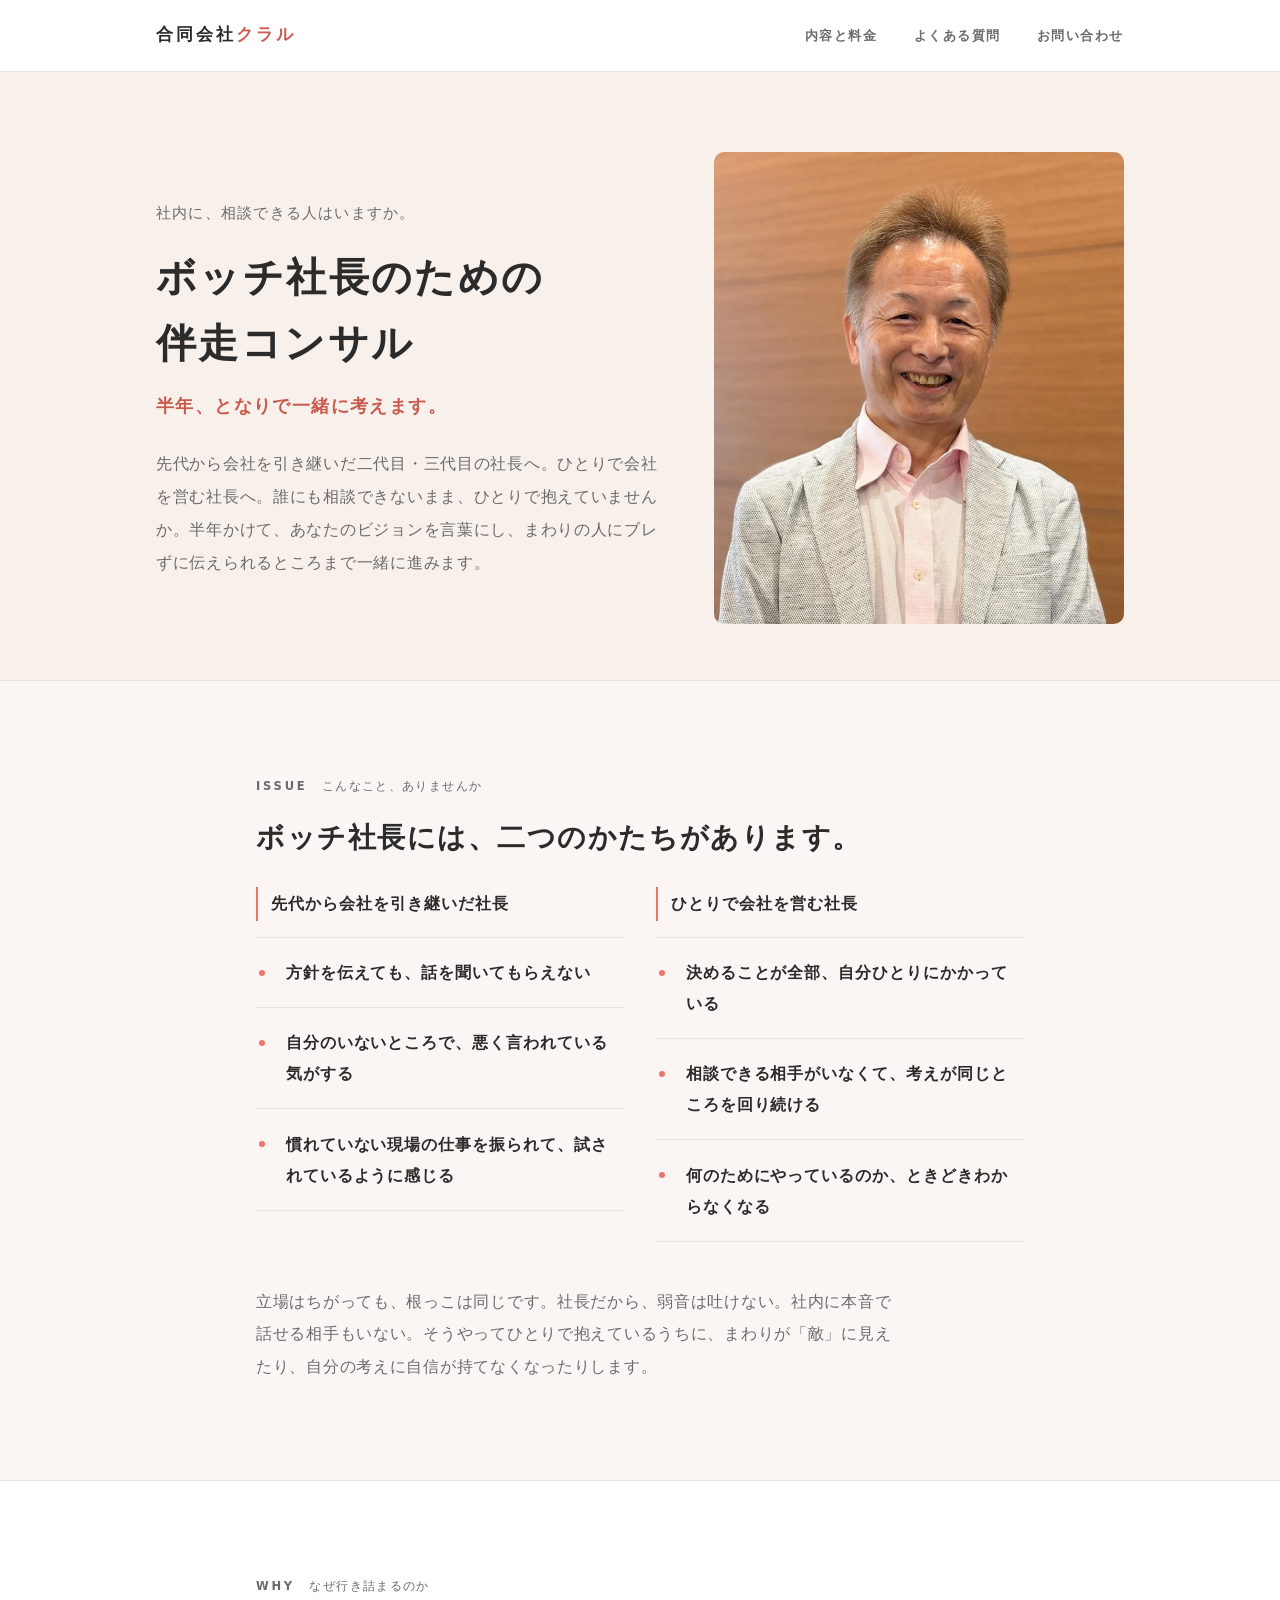
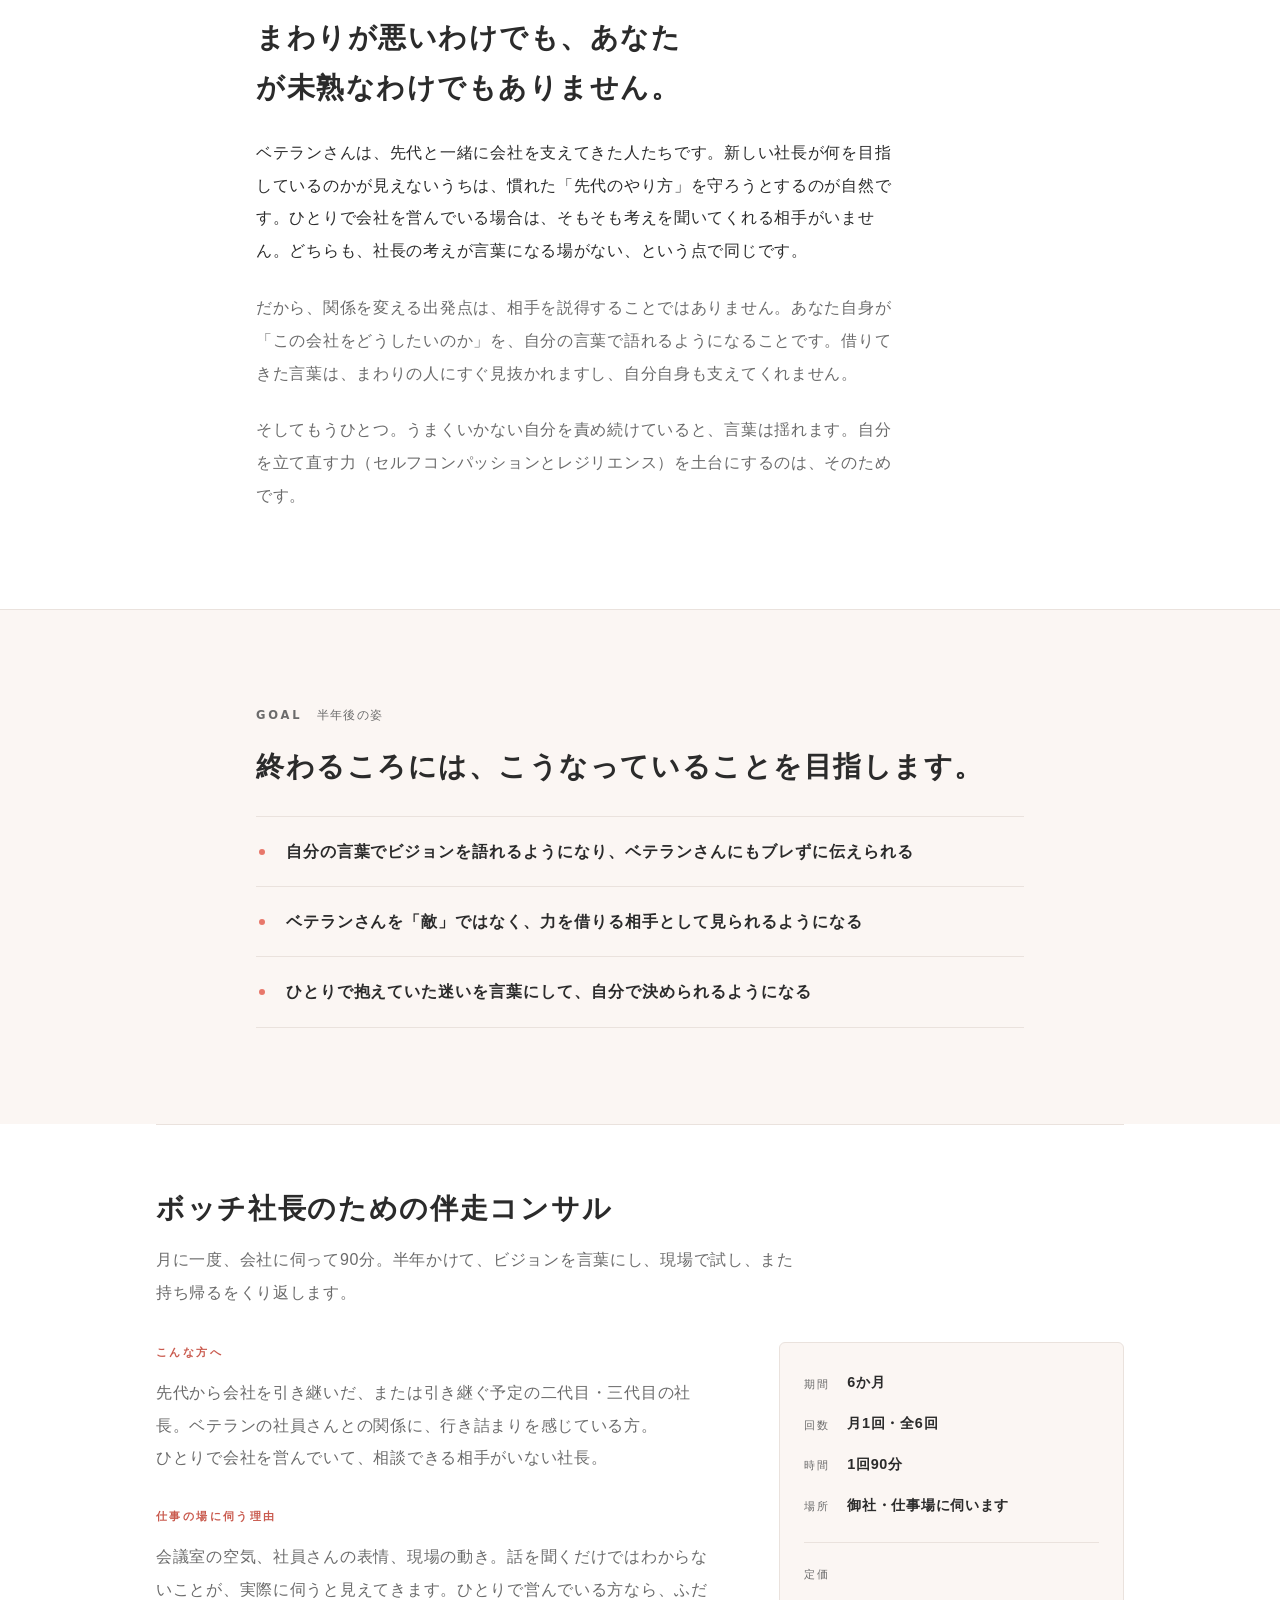
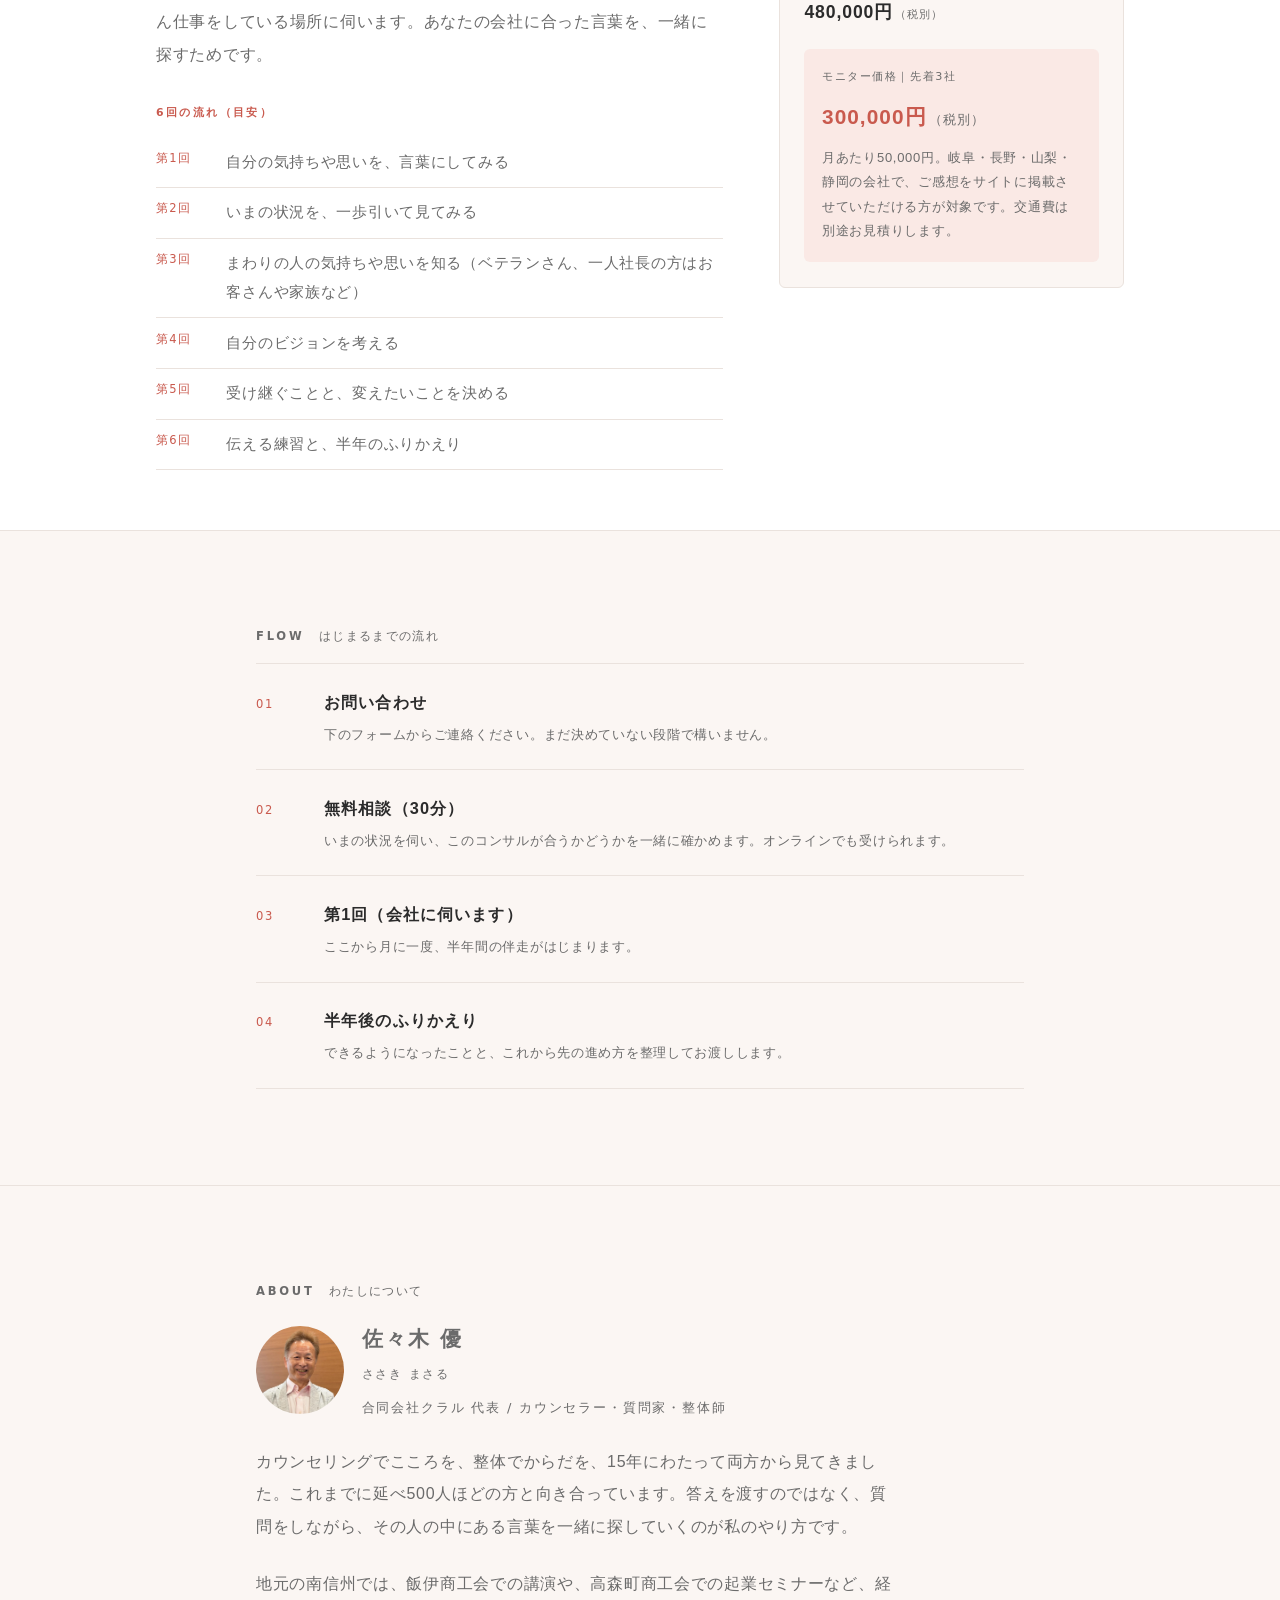
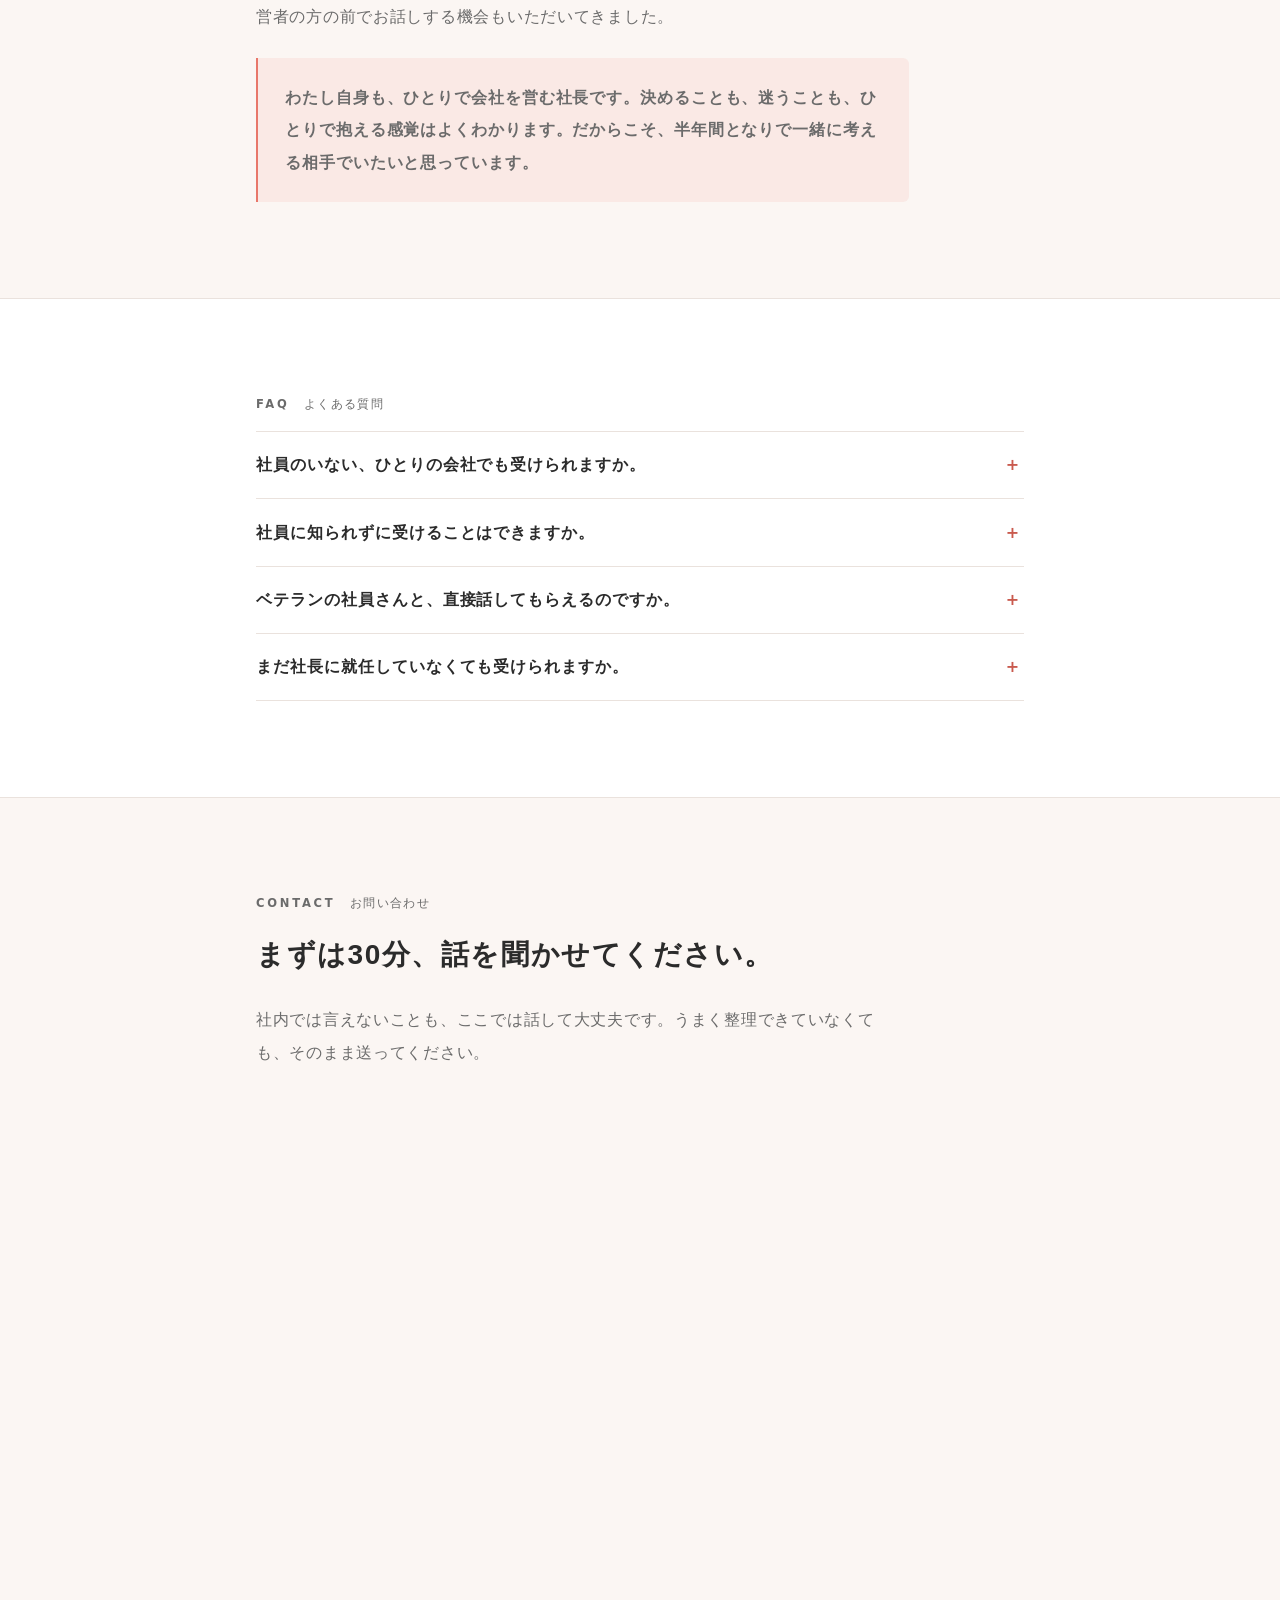
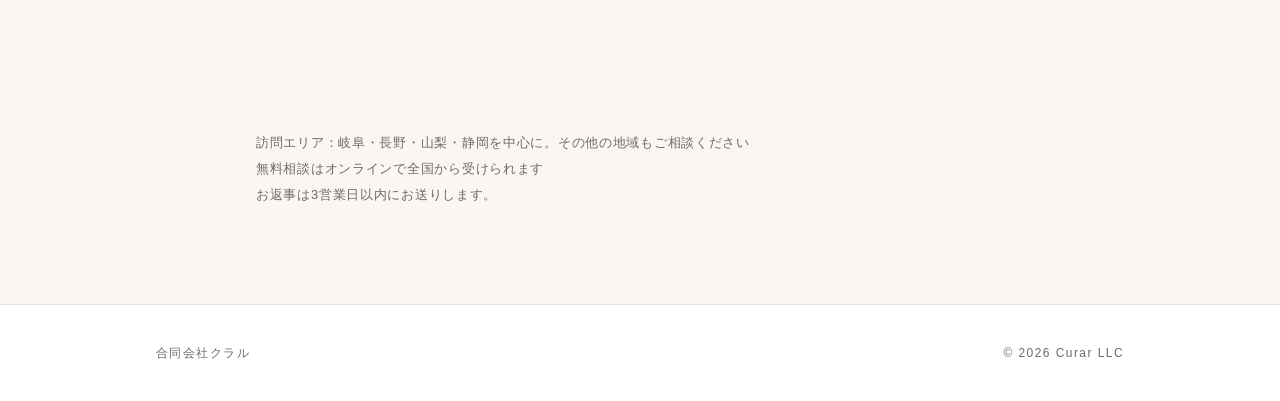
==== commit 2ba9ca8b: "わたしについてに経験年数と商工会での登壇を追加 Co-Authored-By: Claude Opus 5.5 <noreply@anthropic.com>" ====
--- a/bocchi/index.html
+++ b/bocchi/index.html
@@ -1160,7 +1160,8 @@
             <p class="about-role">合同会社クラル 代表 / カウンセラー・質問家・整体師</p>
           </div>
         </div>
-        <p>カウンセリングでこころを、整体でからだを見てきました。答えを渡すのではなく、質問をしながら、その人の中にある言葉を一緒に探していくのが私のやり方です。</p>
+        <p>カウンセリングでこころを、整体でからだを、15年にわたって両方から見てきました。これまでに延べ500人ほどの方と向き合っています。答えを渡すのではなく、質問をしながら、その人の中にある言葉を一緒に探していくのが私のやり方です。</p>
+        <p>地元の南信州では、飯伊商工会での講演や、高森町商工会での起業セミナーなど、経営者の方の前でお話しする機会もいただいてきました。</p>
         <p class="pull">わたし自身も、ひとりで会社を営む社長です。決めることも、迷うことも、ひとりで抱える感覚はよくわかります。だからこそ、半年間となりで一緒に考える相手でいたいと思っています。</p>
       </div>
     </section>
